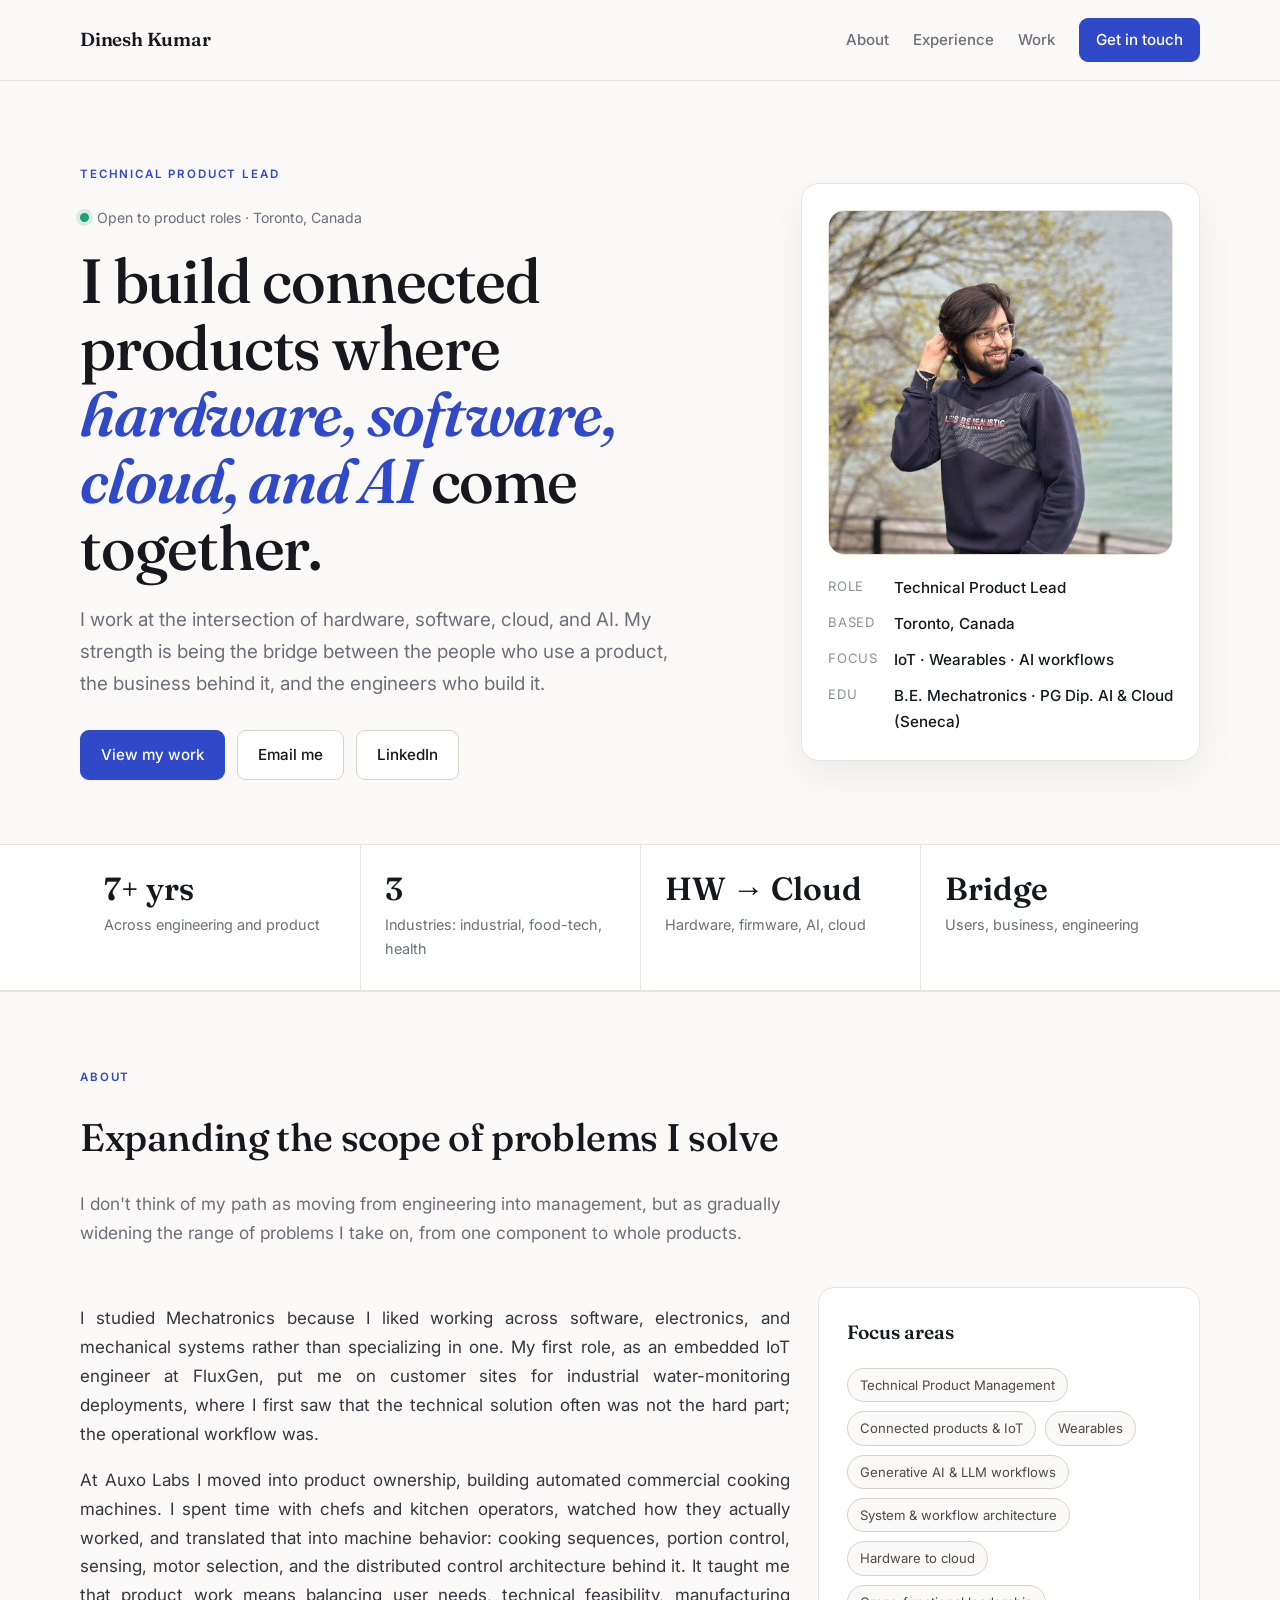
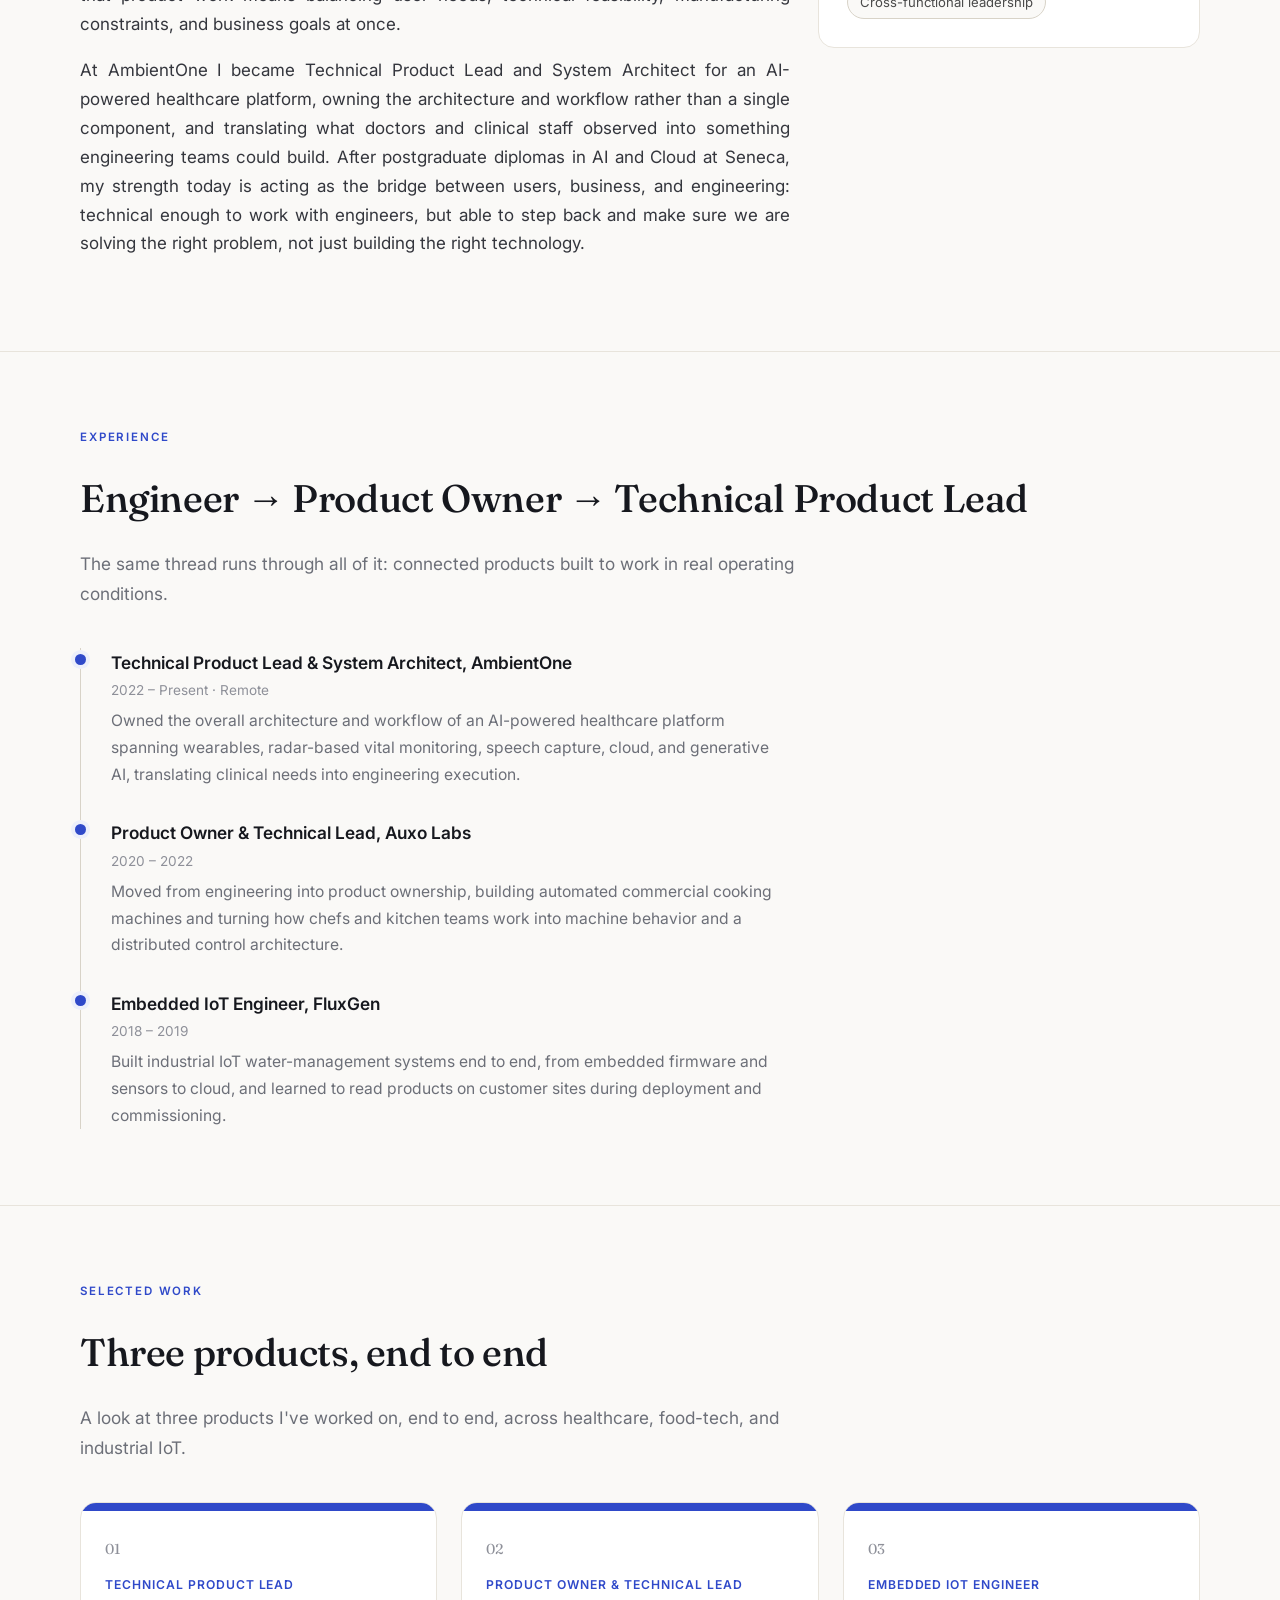
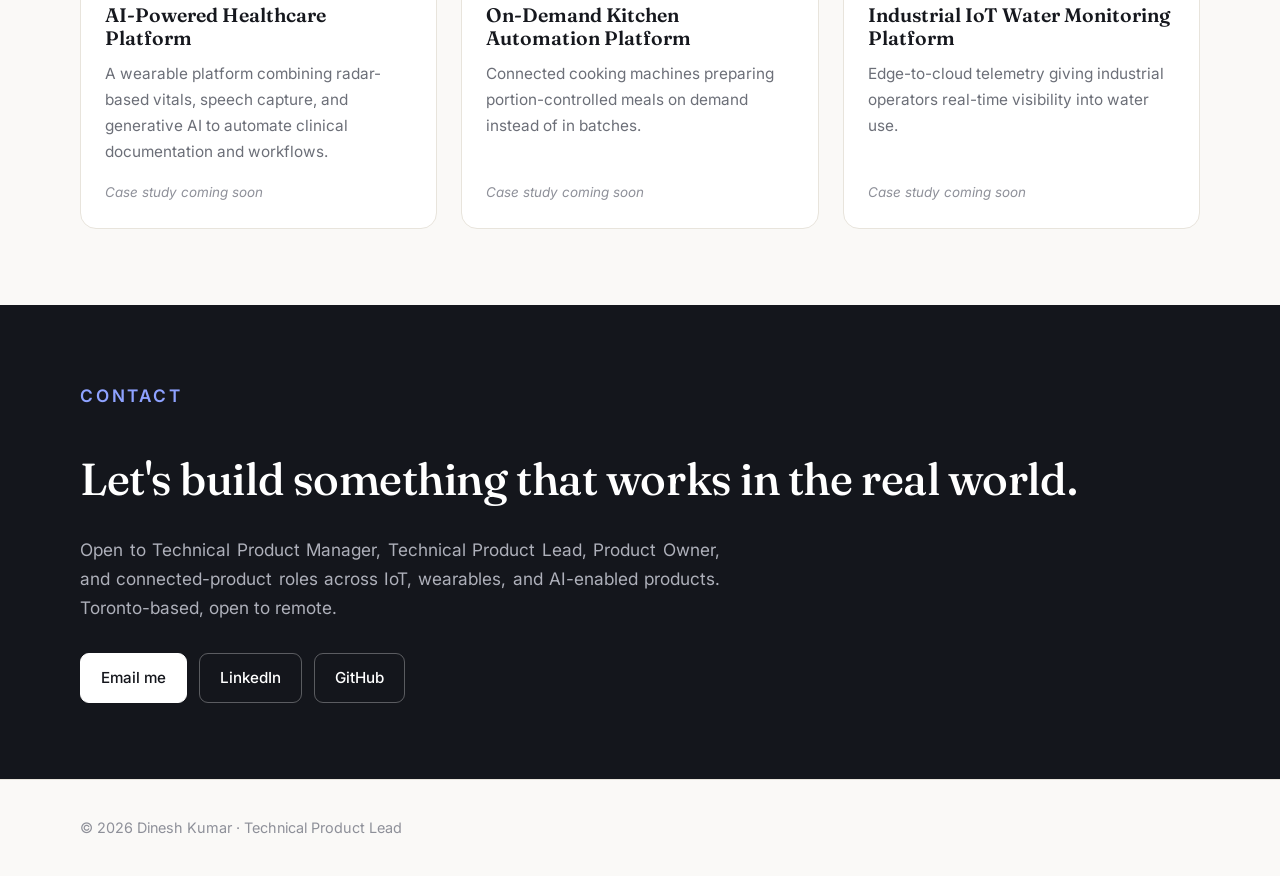
==== index.html @ a9d7c1f9 "Redesign homepage layout, rewrite content, add SEO and 404 page" ====
<!DOCTYPE html>
<html lang="en">
<head>
  <meta charset="UTF-8" />
  <meta name="viewport" content="width=device-width, initial-scale=1.0" />
  <title>Dinesh Kumar | Technical Product Lead</title>
  <meta name="description" content="Dinesh Kumar, Technical Product Lead based in Toronto. Connected products across IoT, wearables, and AI-enabled workflows, from hardware to cloud." />
  <meta name="author" content="Dinesh Kumar" />
  <link rel="canonical" href="https://dineshkumarmjb.github.io/" />
  <meta name="theme-color" content="#2f49c9" />

  <meta property="og:type" content="website" />
  <meta property="og:url" content="https://dineshkumarmjb.github.io/" />
  <meta property="og:title" content="Dinesh Kumar | Technical Product Lead" />
  <meta property="og:description" content="Connected products across IoT, wearables, and AI-enabled workflows, from hardware to cloud. Toronto-based." />
  <meta property="og:image" content="https://dineshkumarmjb.github.io/1.jpg" />

  <meta name="twitter:card" content="summary_large_image" />
  <meta name="twitter:title" content="Dinesh Kumar | Technical Product Lead" />
  <meta name="twitter:description" content="Connected products across IoT, wearables, and AI-enabled workflows, from hardware to cloud. Toronto-based." />
  <meta name="twitter:image" content="https://dineshkumarmjb.github.io/1.jpg" />

  <link rel="icon" href="data:image/svg+xml,%3Csvg xmlns='http://www.w3.org/2000/svg' viewBox='0 0 64 64'%3E%3Crect width='64' height='64' rx='14' fill='%232f49c9'/%3E%3Ctext x='32' y='43' font-family='Georgia,serif' font-size='30' font-weight='600' fill='white' text-anchor='middle'%3EDK%3C/text%3E%3C/svg%3E" />

  <script type="application/ld+json">
  {
    "@context": "https://schema.org",
    "@type": "Person",
    "name": "Dinesh Kumar",
    "jobTitle": "Technical Product Lead",
    "url": "https://dineshkumarmjb.github.io/",
    "image": "https://dineshkumarmjb.github.io/1.jpg",
    "sameAs": [
      "https://www.linkedin.com/in/dinesh-kumar-manikka-balakrishnan-a70b88157",
      "https://github.com/dineshkumarmjb"
    ],
    "address": { "@type": "PostalAddress", "addressLocality": "Toronto", "addressRegion": "ON", "addressCountry": "CA" },
    "knowsAbout": ["IoT", "Wearables", "AI workflows", "Technical Product Management", "System Architecture", "Edge-to-cloud systems"]
  }
  </script>

  <link rel="stylesheet" href="assets/style.css" />
</head>

<body>
  <header>
    <div class="container nav">
      <div class="brand"><a href="index.html">Dinesh Kumar</a></div>
      <div class="nav-right">
        <nav class="nav-links">
          <a href="#about">About</a>
          <a href="#work">Experience</a>
          <a href="#projects">Work</a>
        </nav>
        <a class="button primary" href="#contact" style="padding:8px 16px;">Get in touch</a>
      </div>
    </div>
  </header>

  <main>
    <!-- ===================== HERO ===================== -->
    <section class="hero">
      <div class="container hero-grid">
        <div>
          <p class="eyebrow">Technical Product Lead</p>
          <div class="status"><span class="dot"></span> Open to product roles · Toronto, Canada</div>
          <h1>I build connected products where <span class="accent">hardware, software, cloud, and AI</span> come together.</h1>
          <p class="lead">
            I work at the intersection of hardware, software, cloud, and AI. My strength is being the bridge
            between the people who use a product, the business behind it, and the engineers who build it.
          </p>
          <div class="cta">
            <a class="button primary" href="#projects">View my work</a>
            <a class="button" href="mailto:dineshkumarmjb@gmail.com">Email me</a>
            <a class="button" href="https://www.linkedin.com/in/dinesh-kumar-manikka-balakrishnan-a70b88157" target="_blank" rel="noopener">LinkedIn</a>
          </div>
        </div>

        <aside class="snapshot">
          <img class="photo" src="1.jpg" alt="Dinesh Kumar" />
          <dl>
            <dt>Role</dt><dd>Technical Product Lead</dd>
            <dt>Based</dt><dd>Toronto, Canada</dd>
            <dt>Focus</dt><dd>IoT · Wearables · AI workflows</dd>
            <dt>Edu</dt><dd>B.E. Mechatronics · PG Dip. AI &amp; Cloud (Seneca)</dd>
          </dl>
        </aside>
      </div>
    </section>

    <!-- ===================== STATS STRIP ===================== -->
    <div class="stats">
      <div class="container stats-grid">
        <div class="stat"><div class="num">7+ yrs</div><div class="lbl">Across engineering and product</div></div>
        <div class="stat"><div class="num">3</div><div class="lbl">Industries: industrial, food-tech, health</div></div>
        <div class="stat"><div class="num">HW → Cloud</div><div class="lbl">Hardware, firmware, AI, cloud</div></div>
        <div class="stat"><div class="num">Bridge</div><div class="lbl">Users, business, engineering</div></div>
      </div>
    </div>

    <!-- ===================== ABOUT ===================== -->
    <section id="about" class="bordered">
      <div class="container">
        <p class="eyebrow">About</p>
        <h2 class="section-title">Expanding the scope of problems I solve</h2>
        <p class="section-lead">
          I don't think of my path as moving from engineering into management, but as gradually widening the
          range of problems I take on, from one component to whole products.
        </p>

        <div class="about-grid">
          <div>
            <p>
              I studied Mechatronics because I liked working across software, electronics, and mechanical systems
              rather than specializing in one. My first role, as an embedded IoT engineer at FluxGen, put me on
              customer sites for industrial water-monitoring deployments, where I first saw that the technical
              solution often was not the hard part; the operational workflow was.
            </p>
            <p>
              At Auxo Labs I moved into product ownership, building automated commercial cooking machines. I spent
              time with chefs and kitchen operators, watched how they actually worked, and translated that into
              machine behavior: cooking sequences, portion control, sensing, motor selection, and the distributed
              control architecture behind it. It taught me that product work means balancing user needs, technical
              feasibility, manufacturing constraints, and business goals at once.
            </p>
            <p>
              At AmbientOne I became Technical Product Lead and System Architect for an AI-powered healthcare
              platform, owning the architecture and workflow rather than a single component, and translating what
              doctors and clinical staff observed into something engineering teams could build. After postgraduate
              diplomas in AI and Cloud at Seneca, my strength today is acting as the bridge between users, business,
              and engineering: technical enough to work with engineers, but able to step back and make sure we are
              solving the right problem, not just building the right technology.
            </p>
          </div>
          <div class="card">
            <h3>Focus areas</h3>
            <div class="tags">
              <span class="tag">Technical Product Management</span>
              <span class="tag">Connected products &amp; IoT</span>
              <span class="tag">Wearables</span>
              <span class="tag">Generative AI &amp; LLM workflows</span>
              <span class="tag">System &amp; workflow architecture</span>
              <span class="tag">Hardware to cloud</span>
              <span class="tag">Cross-functional leadership</span>
            </div>
          </div>
        </div>
      </div>
    </section>

    <!-- ===================== EXPERIENCE ===================== -->
    <section id="work" class="bordered">
      <div class="container">
        <p class="eyebrow">Experience</p>
        <h2 class="section-title">Engineer → Product Owner → Technical Product Lead</h2>
        <p class="section-lead">The same thread runs through all of it: connected products built to work in real operating conditions.</p>
        <ul class="timeline">
          <li>
            <div class="role">Technical Product Lead &amp; System Architect, AmbientOne</div>
            <div class="meta">2022 – Present · Remote</div>
            <div class="desc">Owned the overall architecture and workflow of an AI-powered healthcare platform spanning wearables, radar-based vital monitoring, speech capture, cloud, and generative AI, translating clinical needs into engineering execution.</div>
          </li>
          <li>
            <div class="role">Product Owner &amp; Technical Lead, Auxo Labs</div>
            <div class="meta">2020 – 2022</div>
            <div class="desc">Moved from engineering into product ownership, building automated commercial cooking machines and turning how chefs and kitchen teams work into machine behavior and a distributed control architecture.</div>
          </li>
          <li>
            <div class="role">Embedded IoT Engineer, FluxGen</div>
            <div class="meta">2018 – 2019</div>
            <div class="desc">Built industrial IoT water-management systems end to end, from embedded firmware and sensors to cloud, and learned to read products on customer sites during deployment and commissioning.</div>
          </li>
        </ul>
      </div>
    </section>

    <!-- ===================== WORK / PROJECTS ===================== -->
    <section id="projects" class="bordered">
      <div class="container">
        <p class="eyebrow">Selected work</p>
        <h2 class="section-title">Three products, end to end</h2>
        <p class="section-lead">A look at three products I've worked on, end to end, across healthcare, food-tech, and industrial IoT.</p>

        <div class="projects">
          <article class="project-card">
            <div class="top"></div>
            <div class="body">
              <div class="idx">01</div>
              <p class="role-line">Technical Product Lead</p>
              <h3>AI-Powered Healthcare Platform</h3>
              <p>A wearable platform combining radar-based vitals, speech capture, and generative AI to automate clinical documentation and workflows.</p>
              <span class="soon">Case study coming soon</span>
            </div>
          </article>

          <article class="project-card">
            <div class="top"></div>
            <div class="body">
              <div class="idx">02</div>
              <p class="role-line">Product Owner &amp; Technical Lead</p>
              <h3>On-Demand Kitchen Automation Platform</h3>
              <p>Connected cooking machines preparing portion-controlled meals on demand instead of in batches.</p>
              <span class="soon">Case study coming soon</span>
            </div>
          </article>

          <article class="project-card">
            <div class="top"></div>
            <div class="body">
              <div class="idx">03</div>
              <p class="role-line">Embedded IoT Engineer</p>
              <h3>Industrial IoT Water Monitoring Platform</h3>
              <p>Edge-to-cloud telemetry giving industrial operators real-time visibility into water use.</p>
              <span class="soon">Case study coming soon</span>
            </div>
          </article>
        </div>
      </div>
    </section>

    <!-- ===================== CONTACT (dark band) ===================== -->
    <section id="contact" class="band">
      <div class="container">
        <p class="eyebrow">Contact</p>
        <h2>Let's build something that works in the real world.</h2>
        <p>
          Open to Technical Product Manager, Technical Product Lead, Product Owner, and connected-product roles
          across IoT, wearables, and AI-enabled products. Toronto-based, open to remote.
        </p>
        <div class="cta">
          <a class="button light" href="mailto:dineshkumarmjb@gmail.com">Email me</a>
          <a class="button ghost-light" href="https://www.linkedin.com/in/dinesh-kumar-manikka-balakrishnan-a70b88157" target="_blank" rel="noopener">LinkedIn</a>
          <a class="button ghost-light" href="https://github.com/dineshkumarmjb" target="_blank" rel="noopener">GitHub</a>
        </div>
      </div>
    </section>
  </main>

  <footer class="footer">
    <div class="container">© 2026 Dinesh Kumar · Technical Product Lead</div>
  </footer>
</body>
</html>
---- assets/style.css ----
/* ============================================================
   Dinesh Kumar — Technical Product Lead portfolio
   Elevated minimal-light / editorial theme
   ============================================================ */

@import url('https://fonts.googleapis.com/css2?family=Fraunces:opsz,wght@9..144,400;9..144,500;9..144,600;9..144,700&family=Inter:wght@400;500;600;700&display=swap');

:root {
  --bg: #faf9f7;
  --surface: #ffffff;
  --ink: #14161c;
  --text: #34363d;
  --heading: #16181e;
  --muted: #6c6f78;
  --muted-2: #8e9099;
  --line: #e8e4dc;
  --line-strong: #d8d3c8;
  --accent: #2f49c9;
  --accent-d: #20338f;
  --accent-soft: #eceffb;
  --maxw: 1120px;
  --serif: 'Fraunces', Georgia, 'Times New Roman', serif;
  --sans: 'Inter', system-ui, -apple-system, BlinkMacSystemFont, 'Segoe UI', sans-serif;
}

* { box-sizing: border-box; }
html { scroll-behavior: smooth; }

body {
  margin: 0;
  font-family: var(--sans);
  background: var(--bg);
  color: var(--text);
  line-height: 1.7;
  font-size: 17px;
  -webkit-font-smoothing: antialiased;
}

a { color: var(--accent); text-decoration: none; }
a:hover { text-decoration: underline; }
.container { width: min(var(--maxw), 90%); margin: 0 auto; }

/* keep anchored sections clear of the sticky header */
section[id] { scroll-margin-top: 84px; }

/* visible keyboard focus */
a:focus-visible, .button:focus-visible {
  outline: 2px solid var(--accent);
  outline-offset: 3px;
  border-radius: 6px;
}
.band a:focus-visible { outline-color: #fff; }

@media (prefers-reduced-motion: reduce) {
  * { transition: none !important; scroll-behavior: auto !important; }
}

/* draft ribbon */
.draft-pill {
  font-size: 0.72rem; font-weight: 600; letter-spacing: 0.06em;
  background: #fff3d6; color: #8a6516; border: 1px solid #e8cf8e;
  padding: 3px 10px; border-radius: 999px; text-transform: uppercase;
}

/* ---------- Header / nav ---------- */
header {
  padding: 18px 0;
  position: sticky; top: 0; z-index: 30;
  background: rgba(250, 249, 247, 0.88);
  backdrop-filter: blur(10px);
  border-bottom: 1px solid var(--line);
}
.nav { display: flex; justify-content: space-between; align-items: center; gap: 16px; }
.brand { font-family: var(--serif); font-weight: 600; font-size: 1.18rem; color: var(--heading); letter-spacing: -0.01em; }
.brand a { color: var(--heading); }
.brand a:hover { text-decoration: none; }
.nav-right { display: flex; align-items: center; gap: 24px; }
.nav-links a { font-size: 0.94rem; color: var(--muted); font-weight: 500; }
.nav-links a:hover { color: var(--heading); text-decoration: none; }
.nav-links { display: flex; gap: 24px; }

/* ---------- Buttons ---------- */
.cta { display: flex; gap: 12px; flex-wrap: wrap; }
.button {
  display: inline-flex; align-items: center; gap: 8px;
  padding: 11px 20px; border-radius: 9px;
  border: 1px solid var(--line-strong); background: var(--surface);
  color: var(--heading); font-weight: 500; font-size: 0.95rem;
  transition: border-color .15s ease, transform .15s ease, background .15s ease;
}
.button:hover { text-decoration: none; border-color: var(--accent); transform: translateY(-1px); }
.button.primary { background: var(--accent); color: #fff; border-color: var(--accent); }
.button.primary:hover { background: var(--accent-d); }
.button.ghost-light { background: transparent; color: #fff; border-color: rgba(255,255,255,0.3); }
.button.ghost-light:hover { border-color: #fff; background: rgba(255,255,255,0.08); }
.button.light { background: #fff; color: var(--ink); border-color: #fff; }

/* ---------- Hero ---------- */
.hero { padding: 84px 0 64px; }
.hero-grid { display: grid; grid-template-columns: 1.25fr 0.75fr; gap: 56px; align-items: center; }
.eyebrow { text-transform: uppercase; letter-spacing: 0.16em; font-size: 0.72rem; color: var(--accent); font-weight: 600; margin: 0 0 18px; }
.status { display: inline-flex; align-items: center; gap: 8px; font-size: 0.88rem; color: var(--muted); margin-bottom: 18px; }
.status .dot { width: 9px; height: 9px; border-radius: 50%; background: #1d9e75; box-shadow: 0 0 0 4px rgba(29,158,117,0.15); }
h1 {
  font-family: var(--serif); font-weight: 500;
  font-size: clamp(2.4rem, 5.2vw, 3.9rem); line-height: 1.07;
  margin: 0 0 22px; letter-spacing: -0.02em; color: var(--heading);
}
h1 .accent { color: var(--accent); font-style: italic; font-weight: 600; }
.hero p.lead { max-width: 620px; font-size: 1.18rem; color: var(--muted); margin-bottom: 30px; }

/* snapshot card */
.snapshot { background: var(--surface); border: 1px solid var(--line); border-radius: 18px; padding: 26px; box-shadow: 0 14px 40px rgba(20,22,28,0.06); }
.snapshot .mono { width: 54px; height: 54px; border-radius: 14px; background: var(--accent); color: #fff; font-family: var(--serif); font-weight: 600; font-size: 1.5rem; display: flex; align-items: center; justify-content: center; margin-bottom: 18px; }
.snapshot .photo { width: 100%; aspect-ratio: 1 / 1; border-radius: 16px; object-fit: cover; object-position: 50% 22%; display: block; margin-bottom: 20px; border: 1px solid var(--line); }
.snapshot dl { margin: 0; display: grid; grid-template-columns: auto 1fr; gap: 10px 16px; }
.snapshot dt { color: var(--muted-2); font-size: 0.82rem; text-transform: uppercase; letter-spacing: 0.06em; }
.snapshot dd { margin: 0; color: var(--heading); font-size: 0.95rem; font-weight: 500; }

/* ---------- Stats strip ---------- */
.stats { border-top: 1px solid var(--line); border-bottom: 1px solid var(--line); background: var(--surface); }
.stats-grid { display: grid; grid-template-columns: repeat(4, 1fr); }
.stat { padding: 28px 24px; border-left: 1px solid var(--line); }
.stat:first-child { border-left: none; }
.stat .num { font-family: var(--serif); font-size: 2rem; color: var(--heading); font-weight: 600; line-height: 1; }
.stat .lbl { color: var(--muted); font-size: 0.9rem; margin-top: 8px; }

/* ---------- Sections ---------- */
section { padding: 76px 0; }
section.bordered { border-top: 1px solid var(--line); }
.section-title { font-family: var(--serif); font-weight: 500; font-size: clamp(1.8rem, 3.4vw, 2.4rem); margin: 0 0 18px; letter-spacing: -0.01em; color: var(--heading); }
.section-lead { color: var(--muted); max-width: 720px; margin-bottom: 40px; font-size: 1.08rem; }

/* ---------- Cards / about ---------- */
.card { background: var(--surface); border: 1px solid var(--line); border-radius: 16px; padding: 28px; }
.card h3 { font-family: var(--serif); margin-top: 0; font-size: 1.2rem; color: var(--heading); font-weight: 600; }
.muted { color: var(--muted); }
.about-grid { display: grid; grid-template-columns: 1.3fr 0.7fr; gap: 28px; align-items: start; }
.about-grid > div > p, .cs-section p, .band p { text-align: justify; hyphens: auto; }
.about-grid p { text-align: justify; -webkit-hyphens: auto; hyphens: auto; }
.cs-section p { text-align: justify; -webkit-hyphens: auto; hyphens: auto; }

/* timeline */
.timeline { list-style: none; padding: 0; margin: 0; }
.timeline li { position: relative; padding: 0 0 30px 30px; border-left: 1px solid var(--line-strong); }
.timeline li:last-child { padding-bottom: 0; }
.timeline li::before { content: ""; position: absolute; left: -6px; top: 6px; width: 11px; height: 11px; border-radius: 50%; background: var(--accent); box-shadow: 0 0 0 4px var(--accent-soft); }
.timeline .role { color: var(--heading); font-weight: 600; font-size: 1.08rem; }
.timeline .meta { color: var(--muted-2); font-size: 0.85rem; margin-top: 2px; }
.timeline .desc { color: var(--muted); font-size: 0.98rem; margin-top: 6px; max-width: 680px; }

/* tags */
.tags { display: flex; flex-wrap: wrap; gap: 9px; margin-top: 18px; }
.tag { border: 1px solid var(--line-strong); color: #4a4a4a; padding: 5px 12px; border-radius: 999px; font-size: 0.82rem; background: var(--bg); }

/* ---------- Project cards ---------- */
.projects { display: grid; grid-template-columns: repeat(3, 1fr); gap: 24px; }
.project-card { display: flex; flex-direction: column; background: var(--surface); border: 1px solid var(--line); border-radius: 16px; overflow: hidden; transition: border-color .15s ease, transform .15s ease, box-shadow .15s ease; }
.project-card:hover { border-color: var(--line-strong); transform: translateY(-3px); box-shadow: 0 18px 40px rgba(20,22,28,0.08); }
.project-card .top { height: 8px; background: var(--accent); }
.project-card .body { padding: 26px 24px 24px; display: flex; flex-direction: column; flex: 1; }
.project-card .idx { font-family: var(--serif); font-size: 0.9rem; color: var(--muted-2); margin-bottom: 14px; }
.project-card .role-line { color: var(--accent); font-size: 0.76rem; font-weight: 600; margin: 0 0 8px; text-transform: uppercase; letter-spacing: 0.08em; }
.project-card h3 { font-family: var(--serif); margin: 0 0 10px; color: var(--heading); font-size: 1.22rem; font-weight: 600; line-height: 1.2; }
.project-card p { color: var(--muted); margin: 0 0 16px; font-size: 0.96rem; }
.project-card .readmore { margin-top: auto; font-weight: 600; font-size: 0.92rem; }
.project-card .soon { margin-top: auto; color: var(--muted-2); font-size: 0.84rem; font-style: italic; }

/* ---------- Dark contact band ---------- */
.band { background: var(--ink); color: #d9dae0; }
.band .eyebrow { color: #8ea2ff; }
.band h2 { font-family: var(--serif); font-weight: 500; color: #fff; font-size: clamp(1.9rem, 4vw, 2.8rem); margin: 0 0 18px; letter-spacing: -0.01em; }
.band p { color: #aeb0ba; max-width: 640px; margin-bottom: 30px; font-size: 1.08rem; }

/* ---------- Footer ---------- */
.footer { padding: 36px 0; color: var(--muted-2); border-top: 1px solid var(--line); font-size: 0.9rem; }

/* ---------- Case study (kept for later) ---------- */
.cs-hero { padding: 64px 0 36px; }
.cs-section { padding: 44px 0; border-top: 1px solid var(--line); }
.cs-section h2 { font-family: var(--serif); font-size: 1.5rem; color: var(--heading); margin: 0 0 16px; font-weight: 600; }
.back-link { font-size: 0.9rem; color: var(--muted); display: inline-block; margin-bottom: 18px; }

/* ---------- Responsive ---------- */
@media (max-width: 900px) {
  .hero-grid { grid-template-columns: 1fr; gap: 36px; }
  .snapshot { max-width: 360px; }
  .about-grid, .projects { grid-template-columns: 1fr; }
  .stats-grid { grid-template-columns: repeat(2, 1fr); }
  .stat:nth-child(3) { border-left: none; }
  .nav-right { gap: 14px; }
  .nav-links { gap: 16px; }
}
@media (max-width: 560px) {
  .nav-links { display: none; }
  .stats-grid { grid-template-columns: 1fr; }
  .stat { border-left: none; border-top: 1px solid var(--line); }
  .stat:first-child { border-top: none; }
}
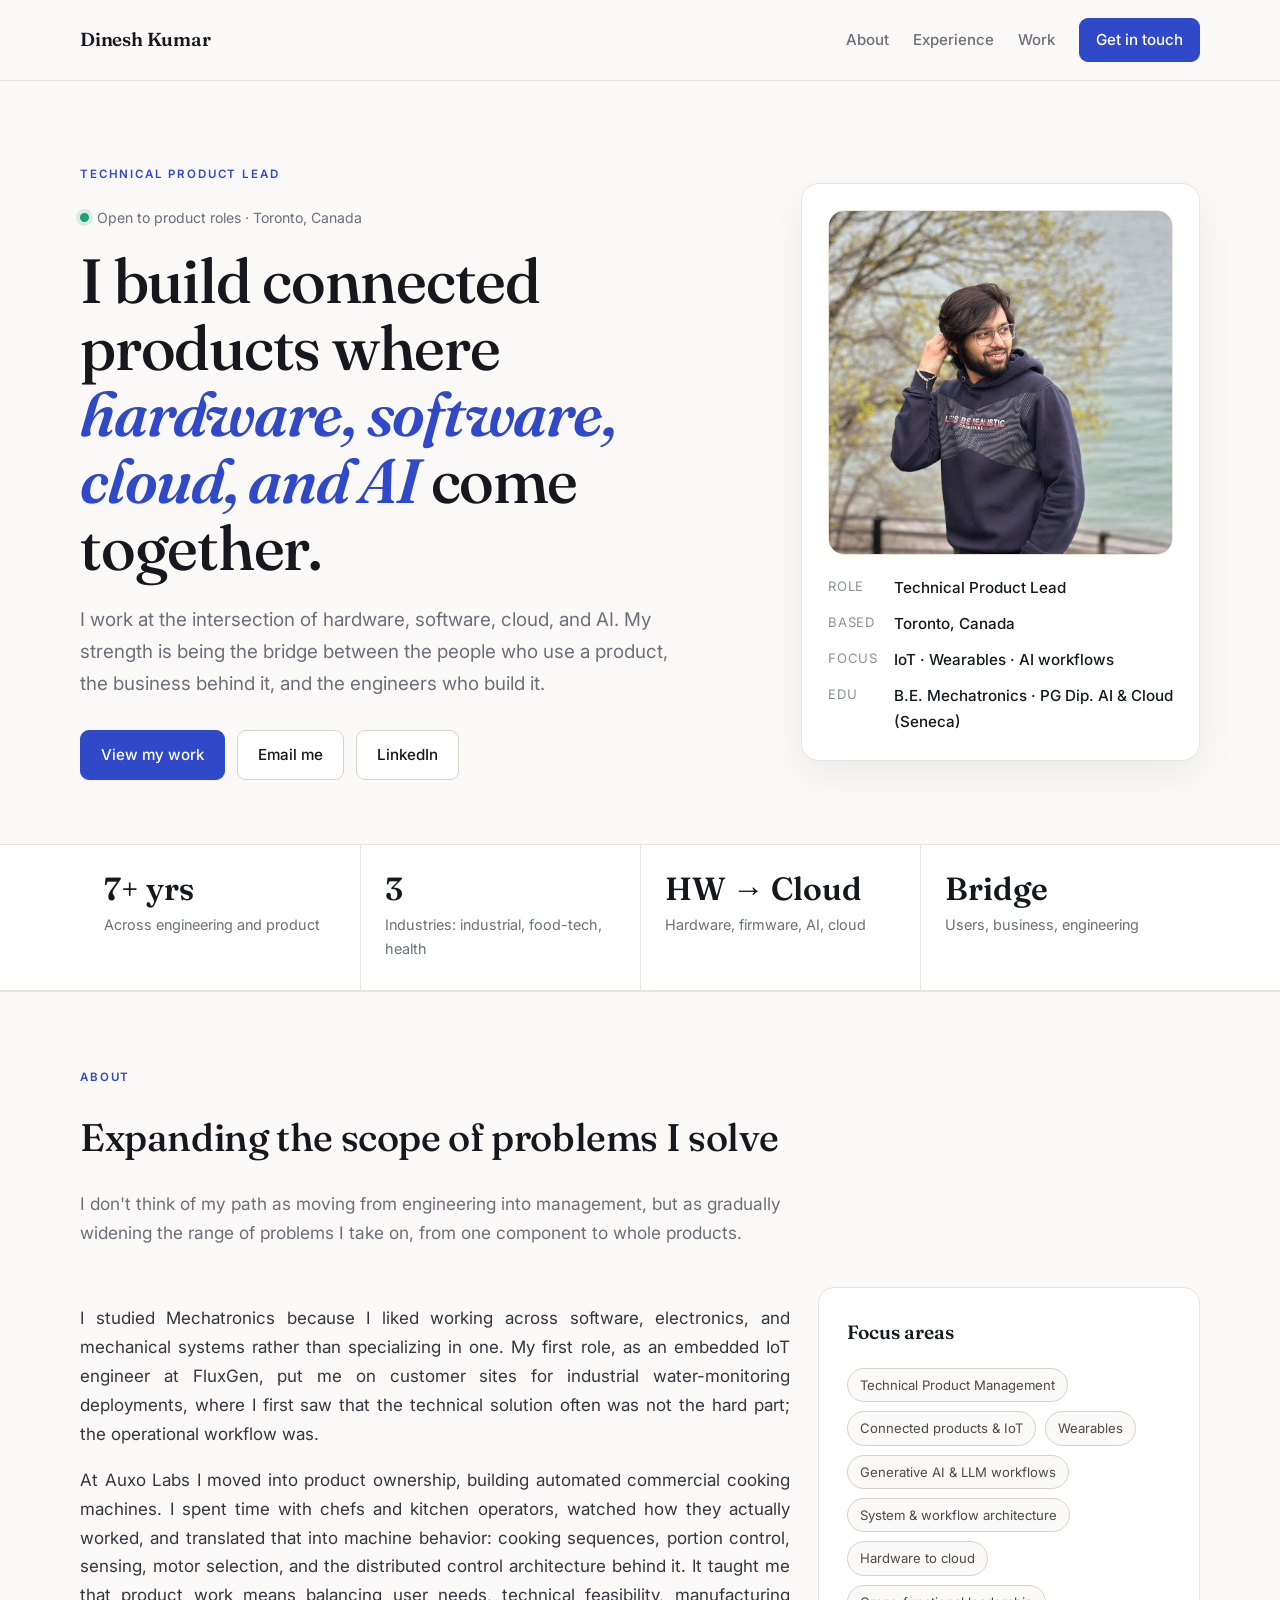
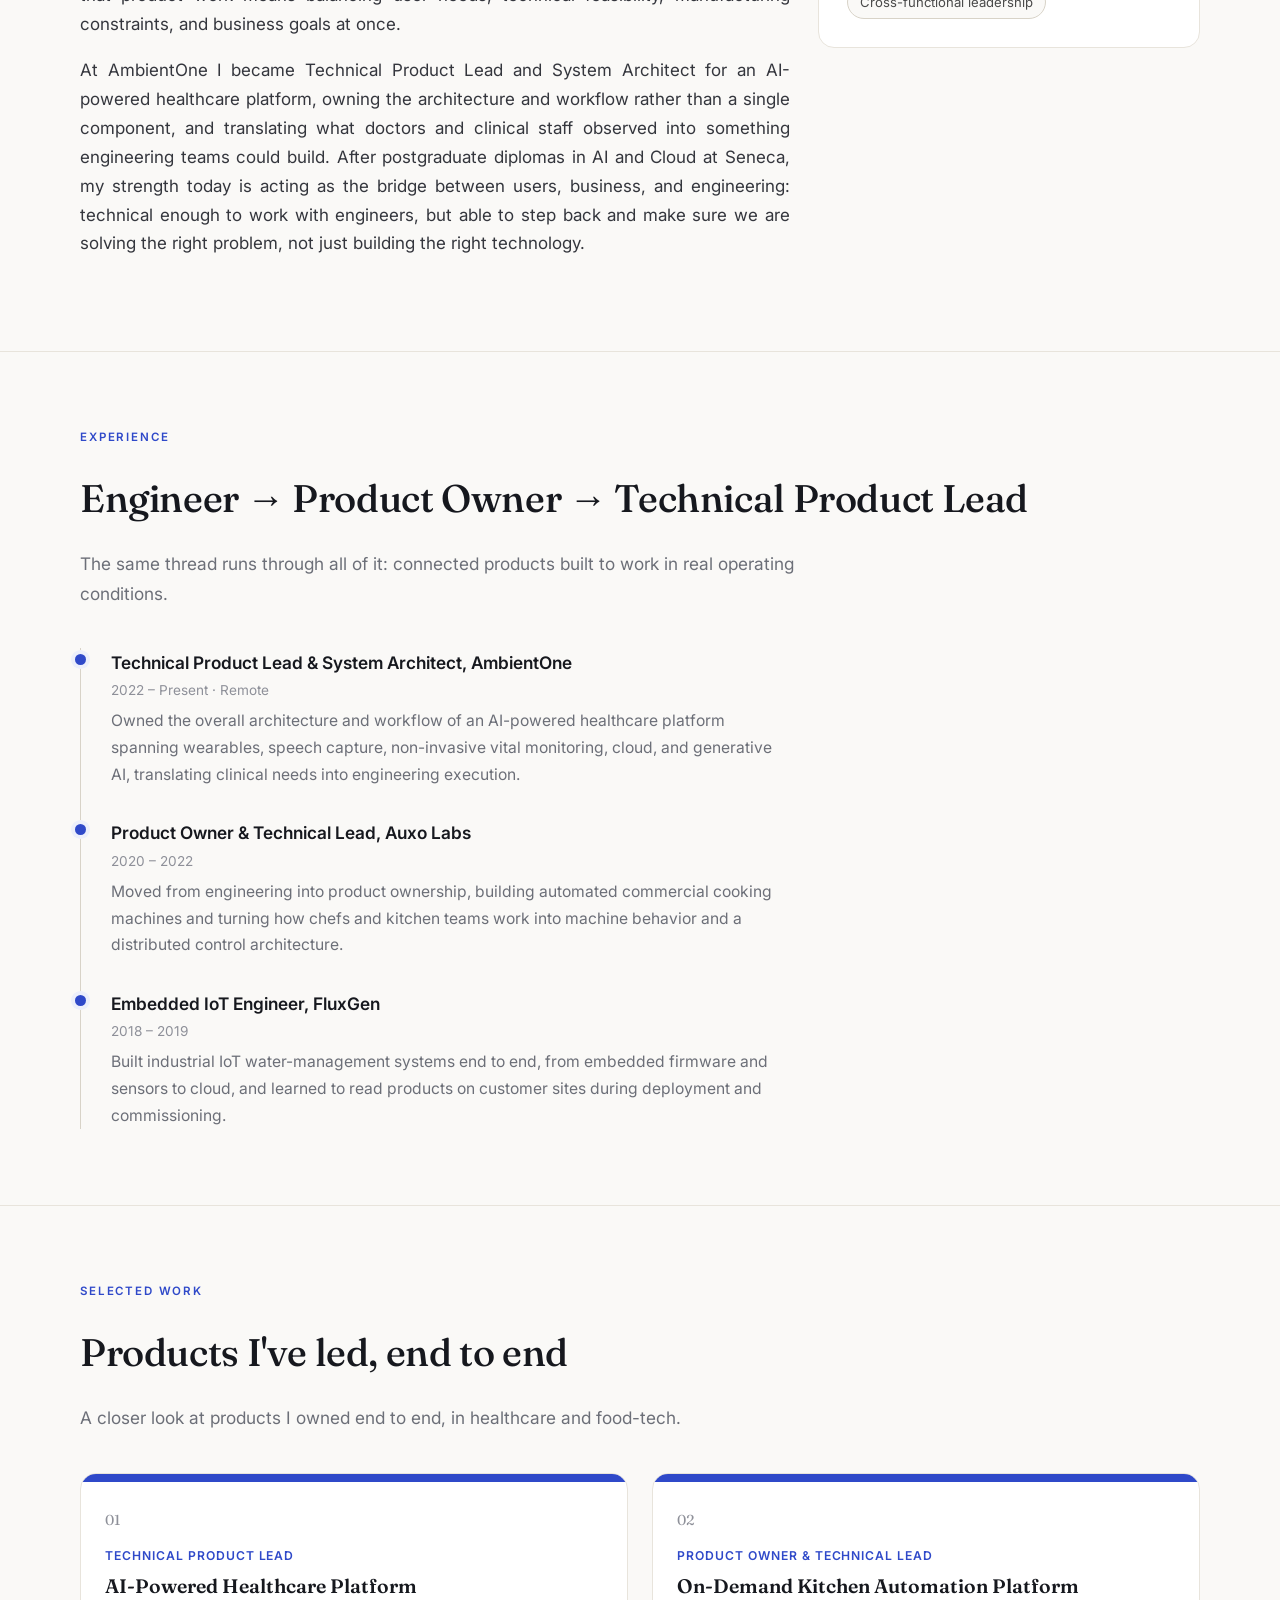
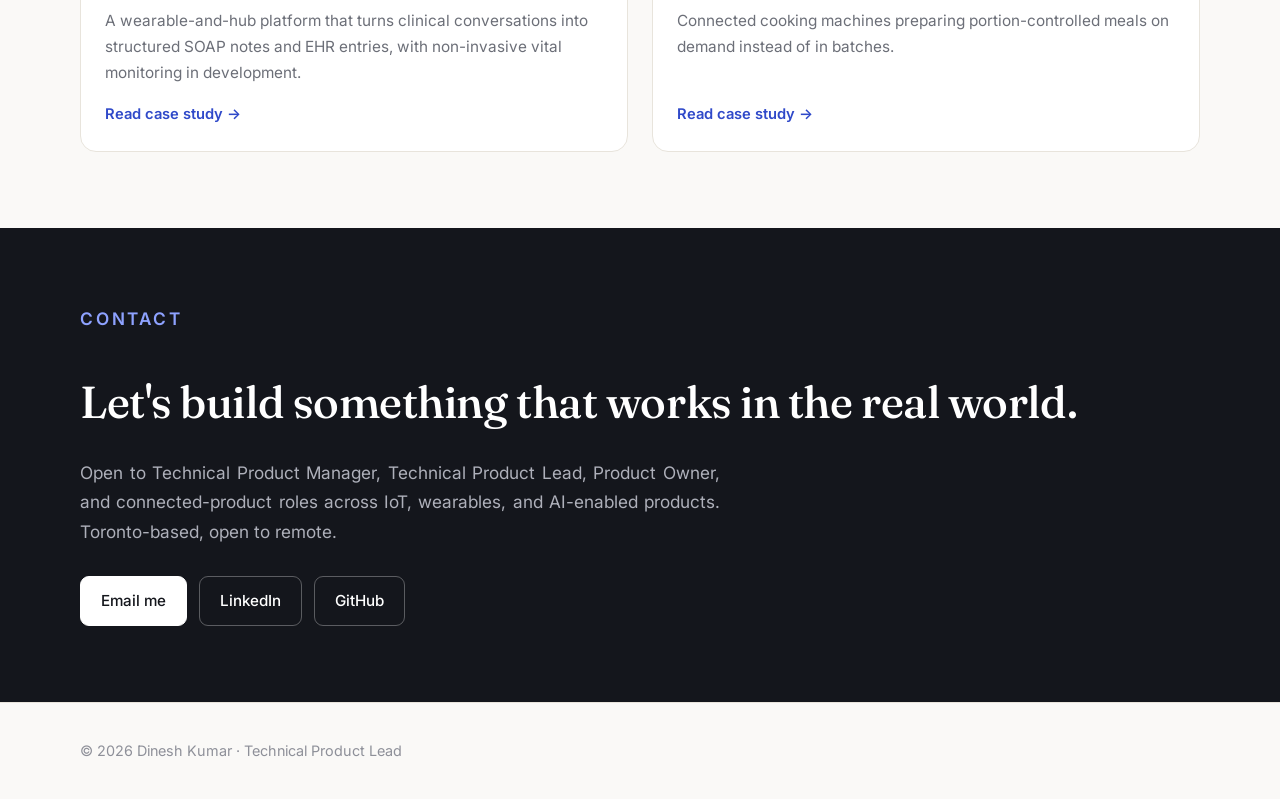
==== commit bca1233b: "Add AmbientOne and kitchen case studies, refine homepage" ====
--- a/index.html
+++ b/index.html
@@ -158,7 +158,7 @@
           <li>
             <div class="role">Technical Product Lead &amp; System Architect, AmbientOne</div>
             <div class="meta">2022 – Present · Remote</div>
-            <div class="desc">Owned the overall architecture and workflow of an AI-powered healthcare platform spanning wearables, radar-based vital monitoring, speech capture, cloud, and generative AI, translating clinical needs into engineering execution.</div>
+            <div class="desc">Owned the overall architecture and workflow of an AI-powered healthcare platform spanning wearables, speech capture, non-invasive vital monitoring, cloud, and generative AI, translating clinical needs into engineering execution.</div>
           </li>
           <li>
             <div class="role">Product Owner &amp; Technical Lead, Auxo Labs</div>
@@ -178,8 +178,8 @@
     <section id="projects" class="bordered">
       <div class="container">
         <p class="eyebrow">Selected work</p>
-        <h2 class="section-title">Three products, end to end</h2>
-        <p class="section-lead">A look at three products I've worked on, end to end, across healthcare, food-tech, and industrial IoT.</p>
+        <h2 class="section-title">Products I've led, end to end</h2>
+        <p class="section-lead">A closer look at products I owned end to end, in healthcare and food-tech.</p>
 
         <div class="projects">
           <article class="project-card">
@@ -188,8 +188,8 @@
               <div class="idx">01</div>
               <p class="role-line">Technical Product Lead</p>
               <h3>AI-Powered Healthcare Platform</h3>
-              <p>A wearable platform combining radar-based vitals, speech capture, and generative AI to automate clinical documentation and workflows.</p>
-              <span class="soon">Case study coming soon</span>
+              <p>A wearable-and-hub platform that turns clinical conversations into structured SOAP notes and EHR entries, with non-invasive vital monitoring in development.</p>
+              <a class="readmore" href="projects/ai-healthcare-platform.html">Read case study &rarr;</a>
             </div>
           </article>
 
@@ -200,18 +200,7 @@
               <p class="role-line">Product Owner &amp; Technical Lead</p>
               <h3>On-Demand Kitchen Automation Platform</h3>
               <p>Connected cooking machines preparing portion-controlled meals on demand instead of in batches.</p>
-              <span class="soon">Case study coming soon</span>
-            </div>
-          </article>
-
-          <article class="project-card">
-            <div class="top"></div>
-            <div class="body">
-              <div class="idx">03</div>
-              <p class="role-line">Embedded IoT Engineer</p>
-              <h3>Industrial IoT Water Monitoring Platform</h3>
-              <p>Edge-to-cloud telemetry giving industrial operators real-time visibility into water use.</p>
-              <span class="soon">Case study coming soon</span>
+              <a class="readmore" href="projects/kitchen-automation-platform.html">Read case study &rarr;</a>
             </div>
           </article>
         </div>
--- a/assets/style.css
+++ b/assets/style.css
@@ -1,5 +1,5 @@
 /* ============================================================
-   Dinesh Kumar — Technical Product Lead portfolio
+   Dinesh Kumar - Technical Product Lead portfolio
    Elevated minimal-light / editorial theme
    ============================================================ */
 
@@ -154,7 +154,7 @@
 .tag { border: 1px solid var(--line-strong); color: #4a4a4a; padding: 5px 12px; border-radius: 999px; font-size: 0.82rem; background: var(--bg); }
 
 /* ---------- Project cards ---------- */
-.projects { display: grid; grid-template-columns: repeat(3, 1fr); gap: 24px; }
+.projects { display: grid; grid-template-columns: repeat(auto-fit, minmax(300px, 1fr)); gap: 24px; }
 .project-card { display: flex; flex-direction: column; background: var(--surface); border: 1px solid var(--line); border-radius: 16px; overflow: hidden; transition: border-color .15s ease, transform .15s ease, box-shadow .15s ease; }
 .project-card:hover { border-color: var(--line-strong); transform: translateY(-3px); box-shadow: 0 18px 40px rgba(20,22,28,0.08); }
 .project-card .top { height: 8px; background: var(--accent); }
@@ -175,17 +175,50 @@
 /* ---------- Footer ---------- */
 .footer { padding: 36px 0; color: var(--muted-2); border-top: 1px solid var(--line); font-size: 0.9rem; }
 
-/* ---------- Case study (kept for later) ---------- */
+/* ---------- Case study ---------- */
 .cs-hero { padding: 64px 0 36px; }
 .cs-section { padding: 44px 0; border-top: 1px solid var(--line); }
 .cs-section h2 { font-family: var(--serif); font-size: 1.5rem; color: var(--heading); margin: 0 0 16px; font-weight: 600; }
 .back-link { font-size: 0.9rem; color: var(--muted); display: inline-block; margin-bottom: 18px; }
+
+/* case-study meta row under the hero */
+.cs-meta { display: flex; flex-wrap: wrap; gap: 10px 24px; margin-top: 24px; color: var(--muted); font-size: 0.92rem; }
+.cs-meta span b { color: var(--heading); font-weight: 600; }
+
+/* abstraction / scope callout */
+.note { background: var(--accent-soft); border: 1px solid #d7ddf6; border-left: 3px solid var(--accent); border-radius: 10px; padding: 16px 18px; color: var(--text); font-size: 0.95rem; }
+
+/* lists inside case-study sections */
+.cs-section ul { padding-left: 20px; margin: 6px 0 0; }
+.cs-section li { margin-bottom: 11px; }
+.cs-section li b { color: var(--heading); }
+
+/* architecture figure + caption */
+.cs-figure { background: var(--surface); border: 1px solid var(--line); border-radius: 16px; padding: 22px; margin-top: 8px; }
+.cs-figure svg { width: 100%; height: auto; display: block; }
+.cs-caption { color: var(--muted); font-size: 0.9rem; margin: 16px 0 0; text-align: left; hyphens: none; }
+
+/* product-decision blocks */
+.decision { background: var(--surface); border: 1px solid var(--line); border-left: 3px solid var(--accent); border-radius: 12px; padding: 20px 24px; margin-bottom: 16px; }
+.decision h4 { font-family: var(--serif); margin: 0 0 8px; color: var(--heading); font-size: 1.1rem; font-weight: 600; }
+.decision p { margin: 0; }
+.decision .tradeoff { display: block; margin-top: 12px; padding-top: 12px; border-top: 1px dashed var(--line-strong); color: var(--muted); font-size: 0.88rem; font-style: italic; }
+
+/* tech-stack grid */
+.stack-grid { display: grid; grid-template-columns: repeat(2, 1fr); gap: 16px; }
+.stack-grid > div { background: var(--surface); border: 1px solid var(--line); border-radius: 12px; padding: 18px 20px; }
+.stack-grid h4 { font-family: var(--serif); margin: 0 0 6px; color: var(--heading); font-size: 1rem; font-weight: 600; }
+.stack-grid p { margin: 0; color: var(--muted); font-size: 0.92rem; text-align: left; }
+
+/* optional two-column layout for future case studies */
+.two-col { display: grid; grid-template-columns: 1fr 1fr; gap: 28px; }
 
 /* ---------- Responsive ---------- */
 @media (max-width: 900px) {
   .hero-grid { grid-template-columns: 1fr; gap: 36px; }
   .snapshot { max-width: 360px; }
   .about-grid, .projects { grid-template-columns: 1fr; }
+  .stack-grid, .two-col { grid-template-columns: 1fr; }
   .stats-grid { grid-template-columns: repeat(2, 1fr); }
   .stat:nth-child(3) { border-left: none; }
   .nav-right { gap: 14px; }
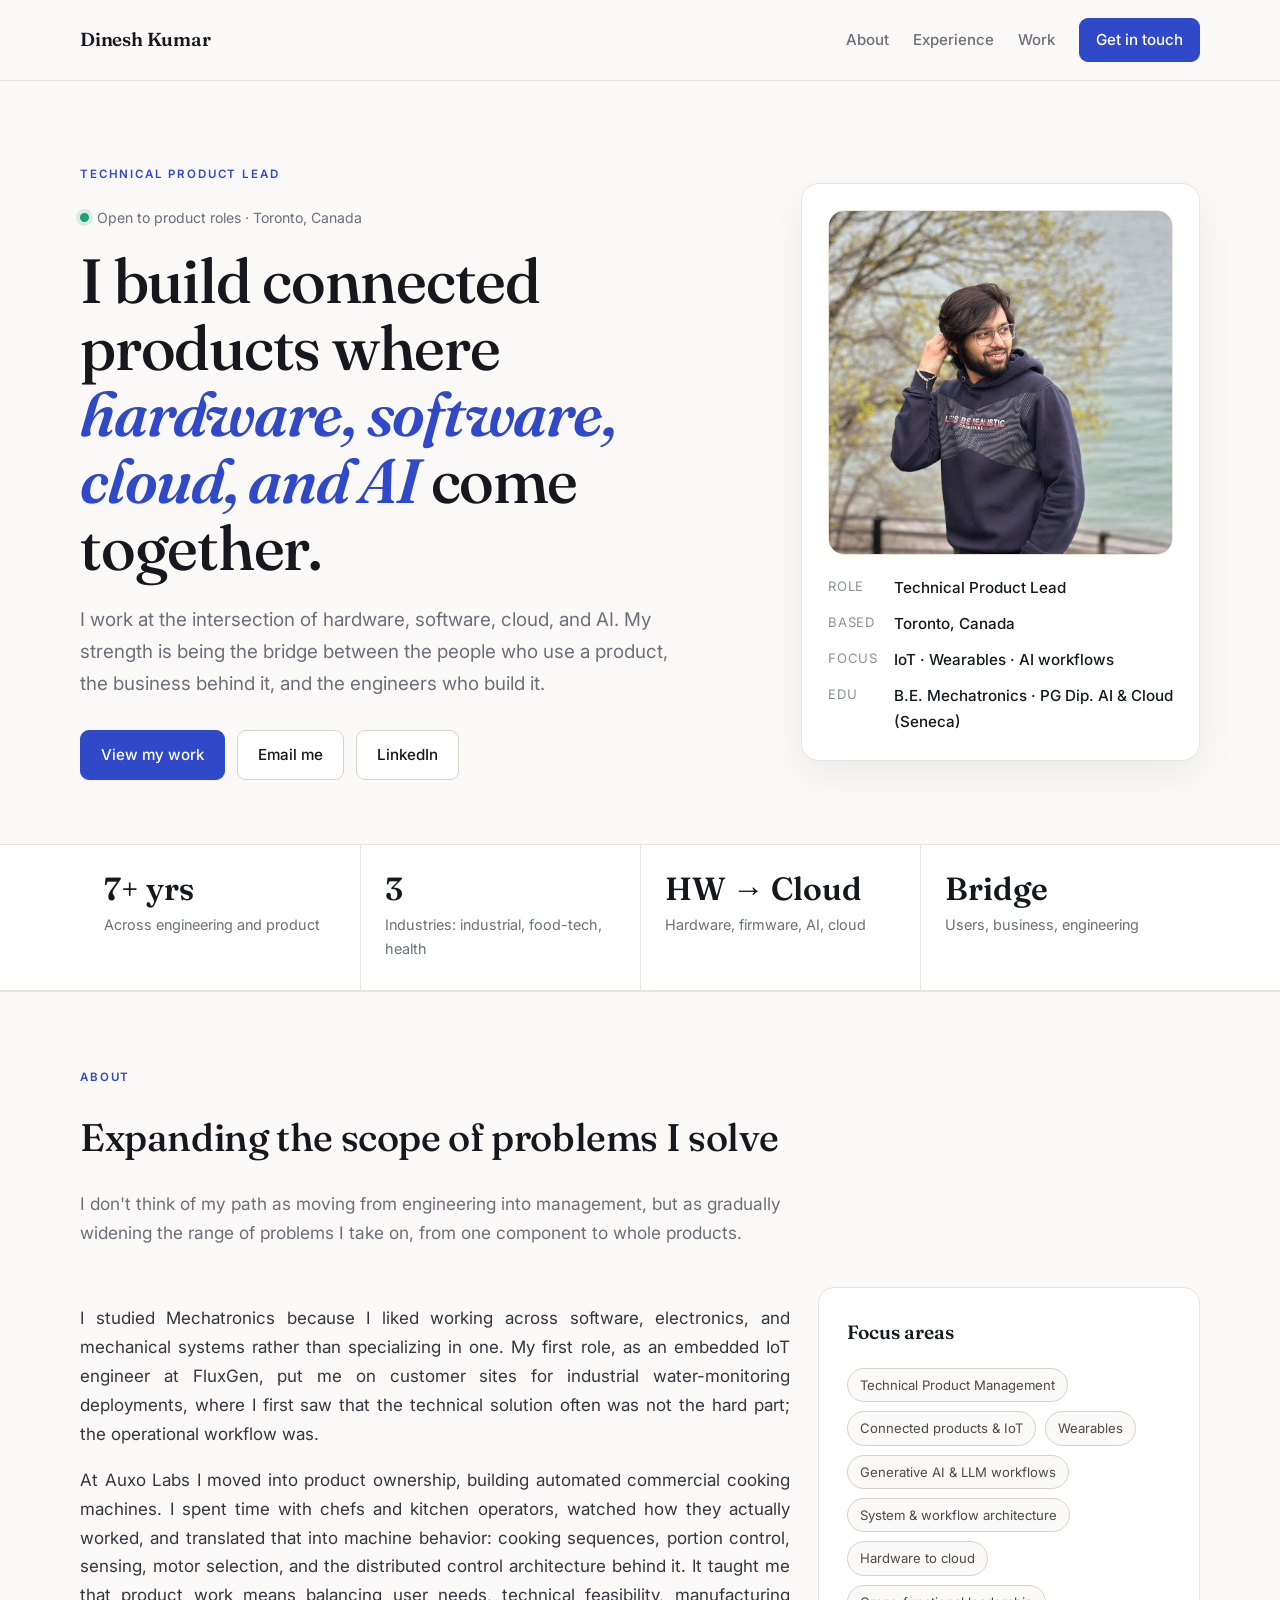
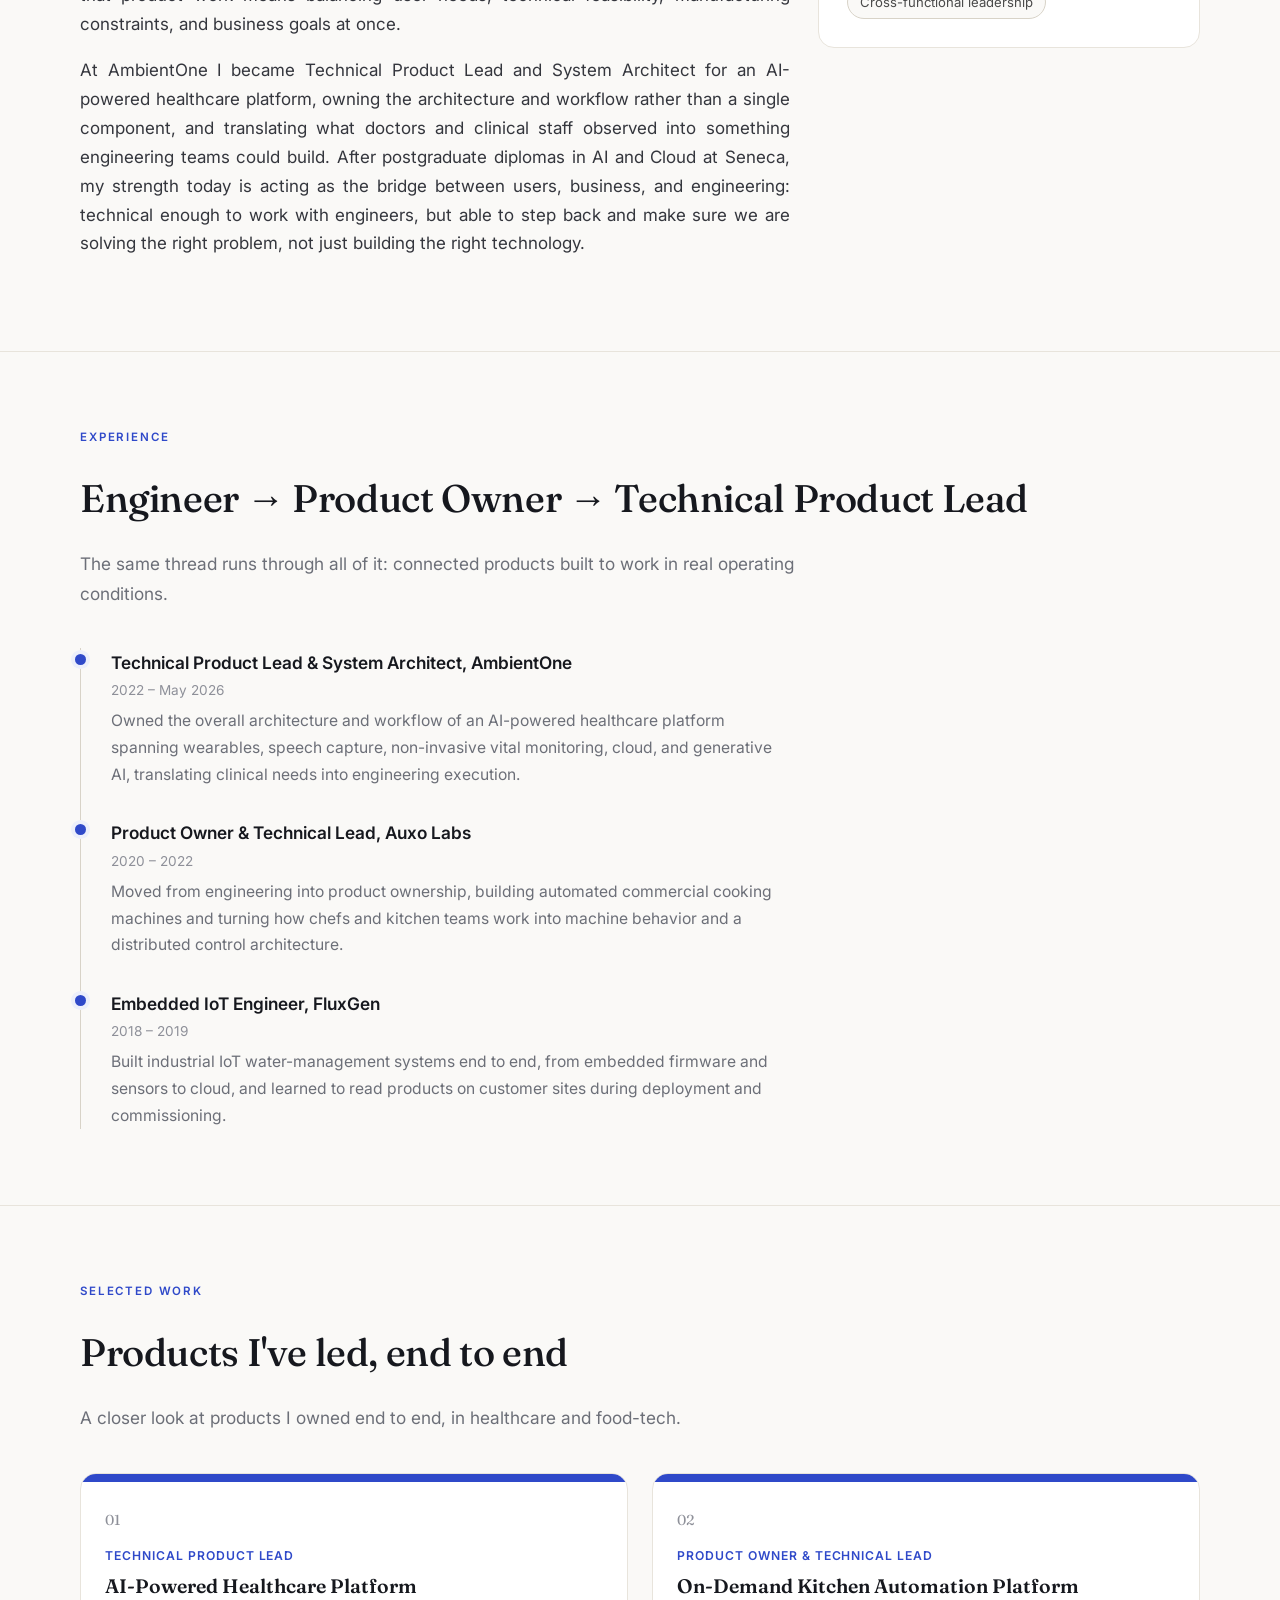
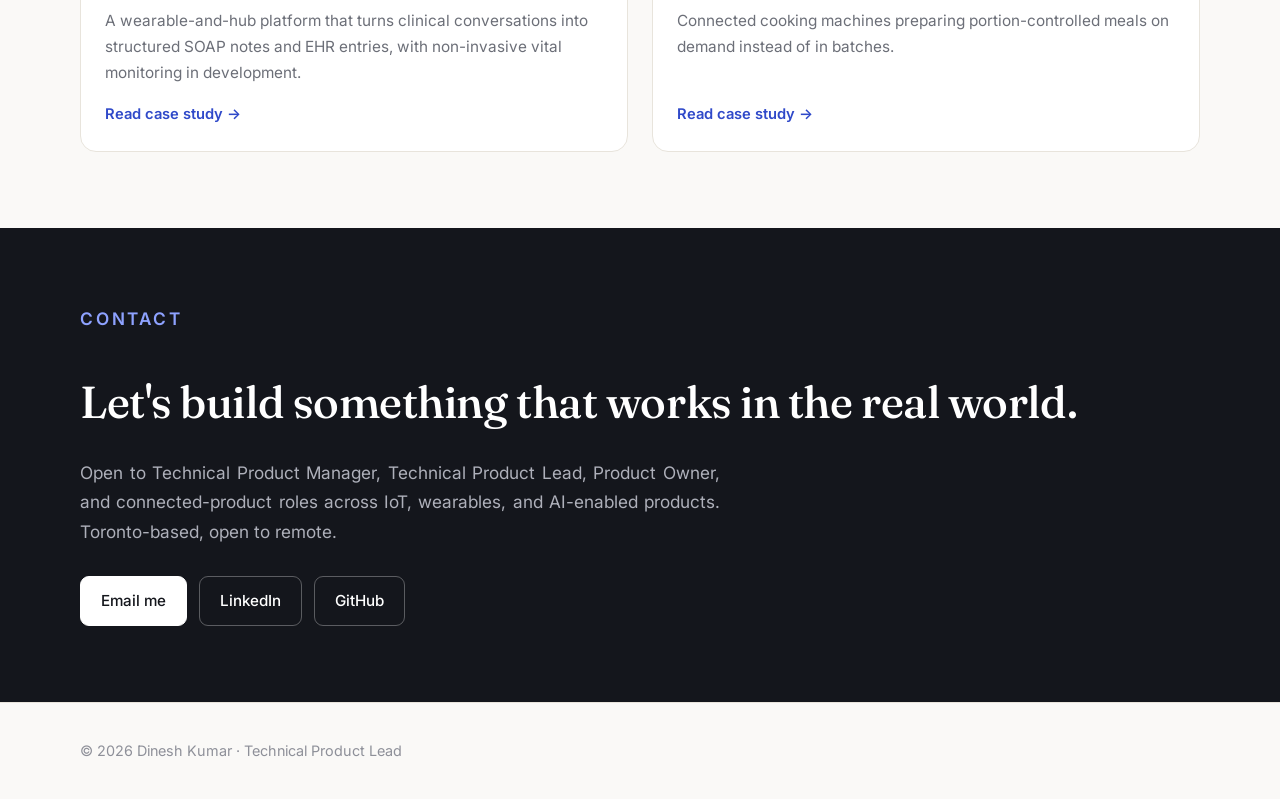
==== commit ed60c1bf: "Add AI portfolio, update experience dates and profile photo" ====
--- a/index.html
+++ b/index.html
@@ -157,7 +157,7 @@
         <ul class="timeline">
           <li>
             <div class="role">Technical Product Lead &amp; System Architect, AmbientOne</div>
-            <div class="meta">2022 – Present · Remote</div>
+            <div class="meta">2022 – May 2026</div>
             <div class="desc">Owned the overall architecture and workflow of an AI-powered healthcare platform spanning wearables, speech capture, non-invasive vital monitoring, cloud, and generative AI, translating clinical needs into engineering execution.</div>
           </li>
           <li>
